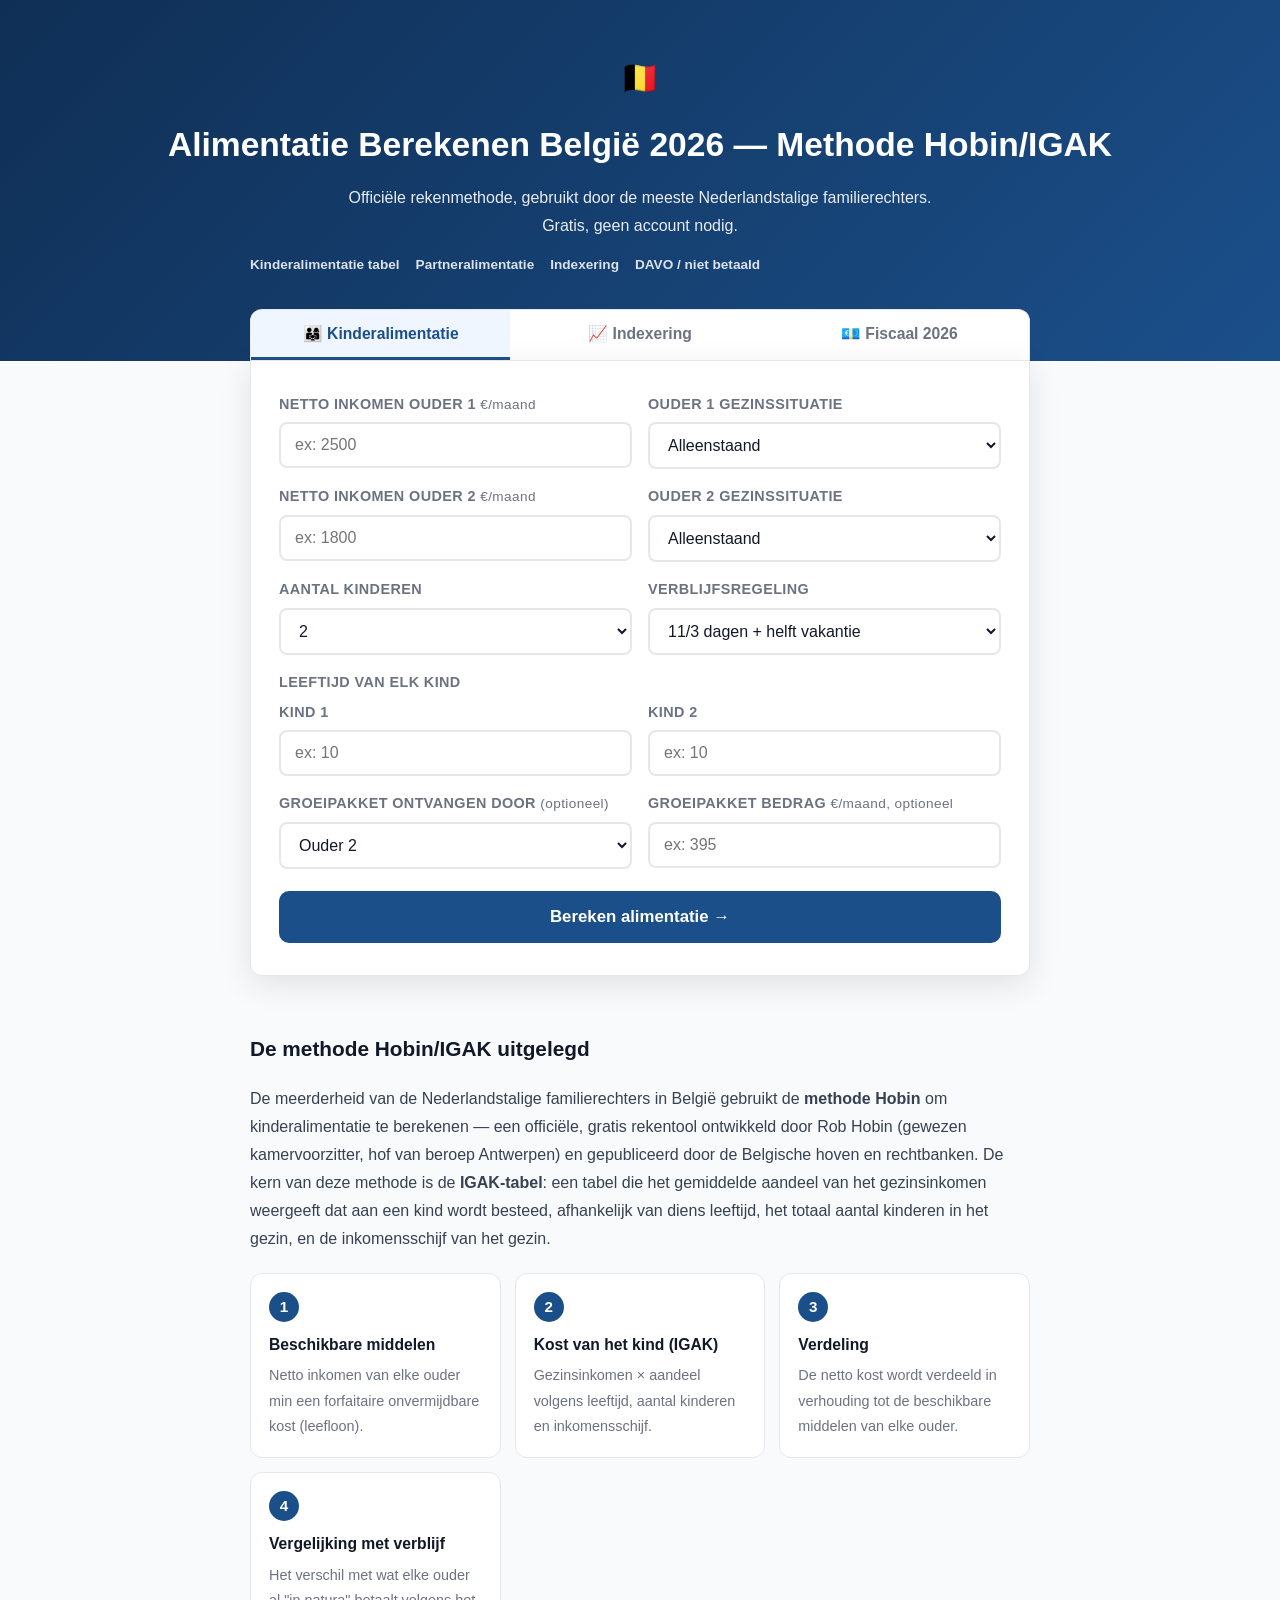
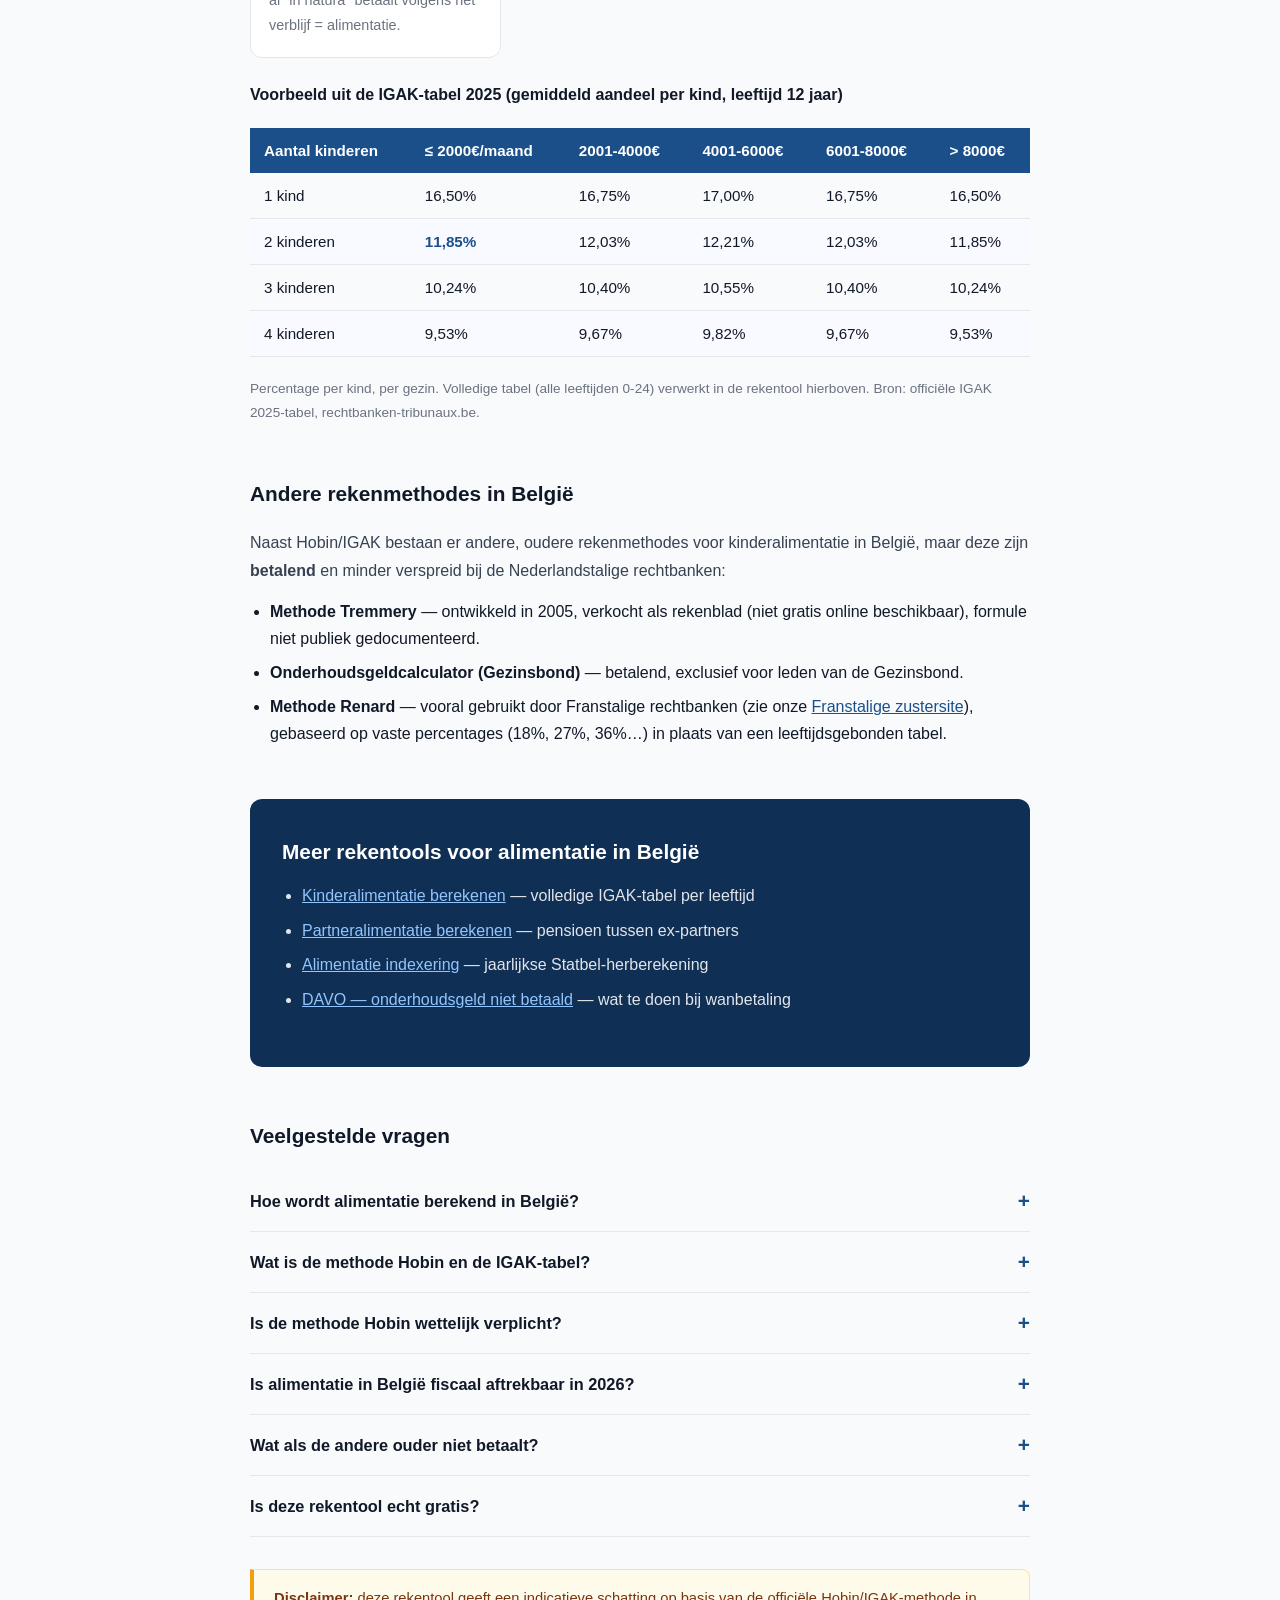
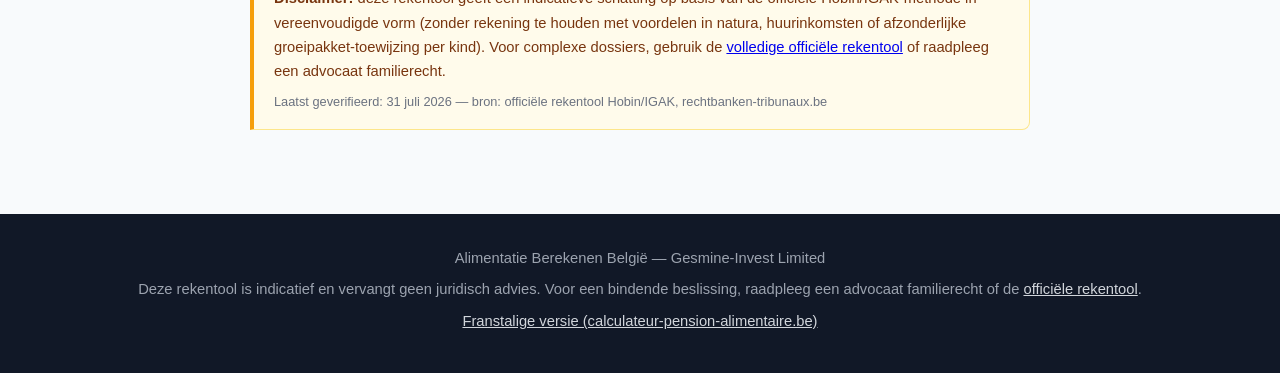
==== index.html @ 2182c953 "Initial build: alimentatie berekenen België — methode Hobin/IGAK officieel 5 pages (home, kinderalim" ====
<!DOCTYPE html>
<html lang="nl">
<head>
<meta charset="UTF-8">
<meta name="viewport" content="width=device-width, initial-scale=1.0">
<title>Alimentatie Berekenen België 2026 — Methode Hobin/IGAK (Officieel)</title>
<meta name="description" content="Bereken alimentatie in België volgens de officiële methode Hobin/IGAK, gebruikt door de meeste Nederlandstalige familierechters. Inkomens ouders + aantal kinderen + verblijfsregeling → schatting in 60 seconden. Gratis, geen account nodig.">
<meta name="keywords" content="alimentatie berekenen, kinderalimentatie berekenen, onderhoudsgeld berekenen, alimentatie berekenen belgie, methode hobin, igak tabel, partner alimentatie berekenen, alimentatie indexering, davo onderhoudsgeld">
<link rel="canonical" href="https://alimentatie-berekenen.be/">
<meta property="og:title" content="Alimentatie Berekenen België 2026 — Methode Hobin/IGAK">
<meta property="og:description" content="Officiële methode Hobin/IGAK, gebruikt door de meeste Vlaamse familierechters. Inkomens + kinderen + verblijfsregeling → schatting alimentatie.">
<meta property="og:type" content="website">
<meta property="og:url" content="https://alimentatie-berekenen.be/">
<meta property="og:locale" content="nl_BE">
<link rel="icon" href="/favicon.png" type="image/png">
<meta property="og:image" content="https://alimentatie-berekenen.be/og-image.png">
<meta property="og:image:width" content="1200">
<meta property="og:image:height" content="630">
<meta name="twitter:card" content="summary_large_image">
<meta name="twitter:image" content="https://alimentatie-berekenen.be/og-image.png">
<link rel="stylesheet" href="/assets/style.css">

<script type="application/ld+json">
{
  "@context": "https://schema.org",
  "@graph": [
    {
      "@type": "WebApplication",
      "name": "Alimentatie Berekenen België — Methode Hobin/IGAK 2026",
      "url": "https://alimentatie-berekenen.be/",
      "description": "Rekentool voor kinderalimentatie in België op basis van de officiële methode Hobin/IGAK, gebruikt door de meeste Nederlandstalige familierechters.",
      "applicationCategory": "UtilitiesApplication",
      "operatingSystem": "Any",
      "inLanguage": "nl-BE",
      "offers": { "@type": "Offer", "price": "0", "priceCurrency": "EUR" },
      "areaServed": { "@type": "Country", "name": "Belgium" }
    },
    {
      "@type": "FAQPage",
      "mainEntity": [
        {
          "@type": "Question",
          "name": "Hoe wordt alimentatie berekend in België?",
          "acceptedAnswer": { "@type": "Answer", "text": "De meeste Nederlandstalige familierechters gebruiken de methode Hobin, met de IGAK-tabel als basis voor de gemiddelde kost van een kind. Deze tabel geeft het aandeel van het gezinsinkomen dat aan een kind wordt besteed, afhankelijk van de leeftijd, het aantal kinderen en de inkomensschijf van het gezin. Deze kost wordt daarna verdeeld tussen de ouders in verhouding tot hun 'beschikbare middelen' (netto inkomen min een forfaitaire onvermijdbare kost)." }
        },
        {
          "@type": "Question",
          "name": "Wat is de methode Hobin en de IGAK-tabel?",
          "acceptedAnswer": { "@type": "Answer", "text": "De methode Hobin is ontwikkeld door Rob Hobin, gewezen kamervoorzitter van het hof van beroep te Antwerpen, en wordt gebruikt door de meerderheid van de Nederlandstalige familierechters in België. De rekentool en handleiding worden gratis gepubliceerd door de Belgische hoven en rechtbanken. 'IGAK' is de naam van de kostentabel binnen deze rekentool (tabblad 6) die de gemiddelde kost per kind weergeeft naargelang leeftijd, aantal kinderen en gezinsinkomen." }
        },
        {
          "@type": "Question",
          "name": "Is de methode Hobin wettelijk verplicht?",
          "acceptedAnswer": { "@type": "Answer", "text": "Nee. Er bestaat geen wettelijk opgelegde berekeningsmethode voor alimentatie in België. De rechter moet wel, volgens artikel 1321 Gerechtelijk Wetboek, acht welbepaalde parameters motiveren (o.a. de middelen van elke ouder, de gewone en buitengewone kosten, het verblijf van de kinderen). Hobin/IGAK is een hulpmiddel om deze motivering te objectiveren, geen bindende wet. Andere methodes bestaan (Tremmery, Gezinsbond) maar zijn betalend en minder wijdverspreid bij de Nederlandstalige rechtbanken." }
        },
        {
          "@type": "Question",
          "name": "Wat zijn 'beschikbare middelen' in de methode Hobin?",
          "acceptedAnswer": { "@type": "Answer", "text": "De beschikbare middelen van een ouder = het netto maandinkomen min een forfaitaire onvermijdbare/niet-samendrukbare kost (in principe het leefloon voor een alleenstaande, of 50% daarvan voor een samenwonende ouder — 1.340,47 € resp. 670,24 €/maand, stand maart 2026). Deze twee bedragen bepalen de verhouding waarin elke ouder moet bijdragen in de kinderkost." }
        },
        {
          "@type": "Question",
          "name": "Hoe wordt de kinderkost verdeeld tussen de ouders?",
          "acceptedAnswer": { "@type": "Answer", "text": "De netto kinderkost (bruto kost volgens de IGAK-tabel min het ontvangen groeipakket) wordt verdeeld in verhouding tot de beschikbare middelen van elke ouder. Vervolgens wordt vergeleken hoeveel elke ouder al 'in natura' bijdraagt volgens de verblijfsregeling — het verschil tussen wat een ouder verschuldigd is en wat hij/zij al in natura betaalt, is de alimentatie die hij/zij moet storten." }
        },
        {
          "@type": "Question",
          "name": "Is alimentatie in België fiscaal aftrekbaar in 2026?",
          "acceptedAnswer": { "@type": "Answer", "text": "In 2026 is 60% van de betaalde alimentatie fiscaal aftrekbaar voor de betaler (federale hervorming: 80% tot 2024, 70% in 2025, 60% in 2026, 50% vanaf 2027 — dit percentage wijzigt dus jaarlijks). Bij de ontvanger is 60% belastbaar. Sinds 2025 geldt de aftrekbaarheid enkel als de begunstigde fiscaal inwoner is van de EER of Zwitserland. Bron: SPF Financiën/FOD Financiën." }
        },
        {
          "@type": "Question",
          "name": "Wat als de andere ouder de alimentatie niet betaalt?",
          "acceptedAnswer": { "@type": "Answer", "text": "U kan terecht bij DAVO (Dienst voor Alimentatievorderingen), een federale dienst binnen de FOD Financiën — een gratis overheidsdienst die onbetaalde alimentatie kan voorschieten en terugvorderen bij de schuldenaar. DAVO is bevoegd in heel België; 'SECAL' is enkel de Franstalige naam van dezelfde federale dienst, geen apart regime." }
        },
        {
          "@type": "Question",
          "name": "Is er een maximum aan de alimentatie in België?",
          "acceptedAnswer": { "@type": "Answer", "text": "Er bestaat geen wettelijk vastgelegd maximum, maar een courante rechtspraak beperkt de alimentatie doorgaans tot 1/3 van het netto-inkomen van de onderhoudsplichtige ouder. Dit is geen wet maar een veelgevolgde praktijk — een rechter kan hiervan afwijken naargelang de omstandigheden." }
        },
        {
          "@type": "Question",
          "name": "Is deze rekentool echt gratis?",
          "acceptedAnswer": { "@type": "Answer", "text": "Ja. Deze rekentool is volledig gratis, zonder account, zonder e-mailadres en zonder betaling. De berekening gebeurt volledig in uw browser — er wordt niets naar een server verzonden of opgeslagen." }
        }
      ]
    },
    {
      "@type": "BreadcrumbList",
      "itemListElement": [
        { "@type": "ListItem", "position": 1, "name": "Home", "item": "https://alimentatie-berekenen.be/" }
      ]
    },
    {
      "@type": "HowTo",
      "name": "Hoe alimentatie berekenen volgens methode Hobin/IGAK",
      "description": "Bereken kinderalimentatie in 4 stappen volgens de officiële methode Hobin/IGAK",
      "totalTime": "PT2M",
      "tool": [{ "@type": "HowToTool", "name": "Rekentool Hobin/IGAK" }],
      "step": [
        { "@type": "HowToStep", "position": 1, "name": "Vul de netto inkomens in", "text": "Geef het netto maandinkomen van elke ouder in, en of die ouder alleenstaand of samenwonend is." },
        { "@type": "HowToStep", "position": 2, "name": "Geef het aantal en de leeftijd van de kinderen op", "text": "Selecteer het aantal gemeenschappelijke kinderen en hun leeftijd." },
        { "@type": "HowToStep", "position": 3, "name": "Kies de verblijfsregeling", "text": "Geef aan hoe de kinderen verdeeld verblijven tussen de ouders." },
        { "@type": "HowToStep", "position": 4, "name": "Bekijk de schatting", "text": "De rekentool toont de geschatte alimentatie volgens de IGAK-tabel en de methode Hobin." }
      ]
    }
  ]
}
</script>
</head>
<body>

<header>
  <span class="flag">🇧🇪</span>
  <h1>Alimentatie Berekenen België 2026 — Methode Hobin/IGAK</h1>
  <p>Officiële rekenmethode, gebruikt door de meeste Nederlandstalige familierechters. Gratis, geen account nodig.</p>
  <nav class="crossnav">
    <a href="/kinderalimentatie-berekenen/">Kinderalimentatie tabel</a>
    <a href="/partneralimentatie-berekenen/">Partneralimentatie</a>
    <a href="/alimentatie-indexering/">Indexering</a>
    <a href="/davo-onderhoudsgeld/">DAVO / niet betaald</a>
  </nav>
</header>

<div class="container tool-wrapper">
  <div class="tab-nav">
    <button class="tab-btn active" onclick="switchTab('kind', this)">👨‍👩‍👧 Kinderalimentatie</button>
    <button class="tab-btn" onclick="switchTab('index', this)">📈 Indexering</button>
    <button class="tab-btn" onclick="switchTab('fiscaal', this)">💶 Fiscaal 2026</button>
  </div>

  <div class="tool-card">

    <div id="tab-kind" class="tab-panel active">
      <div class="form-grid">
        <div class="form-group">
          <label>Netto inkomen ouder 1 <span>€/maand</span></label>
          <input type="number" id="inkA" min="0" placeholder="ex: 2500">
        </div>
        <div class="form-group">
          <label>Ouder 1 gezinssituatie</label>
          <select id="statusA">
            <option value="alleen">Alleenstaand</option>
            <option value="samen">Samenwonend</option>
          </select>
        </div>
        <div class="form-group">
          <label>Netto inkomen ouder 2 <span>€/maand</span></label>
          <input type="number" id="inkB" min="0" placeholder="ex: 1800">
        </div>
        <div class="form-group">
          <label>Ouder 2 gezinssituatie</label>
          <select id="statusB">
            <option value="alleen">Alleenstaand</option>
            <option value="samen">Samenwonend</option>
          </select>
        </div>
        <div class="form-group">
          <label>Aantal kinderen</label>
          <select id="nKinderen" onchange="renderLeeftijdInputs()">
            <option value="1">1</option>
            <option value="2" selected>2</option>
            <option value="3">3</option>
            <option value="4">4</option>
            <option value="5">5</option>
          </select>
        </div>
        <div class="form-group">
          <label>Verblijfsregeling</label>
          <select id="verblijf">
            <option value="week_week">Week/week (50/50)</option>
            <option value="8_6">8/6 dagen + helft vakantie</option>
            <option value="9_5">9/5 dagen + helft vakantie</option>
            <option value="10_4">10/4 dagen + helft vakantie</option>
            <option value="11_3" selected>11/3 dagen + helft vakantie</option>
            <option value="we_helft_vak">1 weekend/2 + helft vakantie</option>
          </select>
        </div>
        <div class="form-group full" id="leeftijd-container">
          <label>Leeftijd van elk kind</label>
          <div class="form-grid" id="leeftijd-fields"></div>
        </div>
        <div class="form-group">
          <label>Groeipakket ontvangen door <span>(optioneel)</span></label>
          <select id="groeipakketOuder">
            <option value="B" selected>Ouder 2</option>
            <option value="A">Ouder 1</option>
            <option value="geen">Niemand / onbekend</option>
          </select>
        </div>
        <div class="form-group">
          <label>Groeipakket bedrag <span>€/maand, optioneel</span></label>
          <input type="number" id="groeipakketBedrag" min="0" placeholder="ex: 395">
        </div>
      </div>
      <button class="calc-btn" onclick="calculerKind()">Bereken alimentatie →</button>

      <div class="result" id="result-kind">
        <div class="result-hero">
          <div class="r-label" id="rk-label">Alimentatie</div>
          <div class="r-amount" id="rk-amount">—</div>
          <div class="r-sub" id="rk-sub"></div>
        </div>
        <div class="result-grid" id="rk-grid"></div>
        <div class="result-note" id="rk-note"></div>
      </div>
    </div>

    <div id="tab-index" class="tab-panel">
      <p style="font-size:0.98rem;color:var(--muted);margin-bottom:20px;">Alimentatie wordt jaarlijks geïndexeerd op de Belgische gezondheidsindex (Statbel). Geef het bedrag en het jaar van vaststelling in om het geïndexeerde bedrag voor 2026 te berekenen.</p>
      <div class="form-grid">
        <div class="form-group">
          <label>Oorspronkelijk bedrag <span>€/maand</span></label>
          <input type="number" id="idxBedrag" min="0" placeholder="ex: 300">
        </div>
        <div class="form-group">
          <label>Jaar van vaststelling</label>
          <select id="idxJaar">
            <option value="2015">2015</option><option value="2016">2016</option><option value="2017">2017</option>
            <option value="2018">2018</option><option value="2019">2019</option><option value="2020">2020</option>
            <option value="2021">2021</option><option value="2022">2022</option><option value="2023">2023</option>
            <option value="2024" selected>2024</option><option value="2025">2025</option>
          </select>
        </div>
      </div>
      <button class="calc-btn" onclick="calculerIndexUI()">Bereken geïndexeerd bedrag 2026 →</button>
      <div class="result" id="result-index">
        <div class="result-hero">
          <div class="r-label">Geïndexeerd bedrag 2026</div>
          <div class="r-amount" id="ri-amount">—</div>
          <div class="r-sub" id="ri-sub"></div>
        </div>
        <div class="result-grid" id="ri-grid"></div>
      </div>
    </div>

    <div id="tab-fiscaal" class="tab-panel">
      <p style="font-size:0.98rem;color:var(--muted);margin-bottom:20px;">In 2026 is 60% van de betaalde alimentatie fiscaal aftrekbaar. Dit percentage wijzigt jaarlijks (60% in 2026, 50% vanaf 2027) — zie disclaimer onder de resultaten.</p>
      <div class="form-grid">
        <div class="form-group">
          <label>Alimentatie <span>€/maand</span></label>
          <input type="number" id="fBedrag" min="0" placeholder="ex: 300">
        </div>
      </div>
      <button class="calc-btn" onclick="calculerFiscaalUI()">Bereken fiscaal effect 2026 →</button>
      <div class="result" id="result-fiscaal">
        <div class="result-hero">
          <div class="r-label">Aftrekbaar bedrag (2026)</div>
          <div class="r-amount" id="rf-amount">—</div>
          <div class="r-sub" id="rf-sub"></div>
        </div>
      </div>
      <div class="disclaimer-box" style="margin-top:20px;">
        <strong>Belangrijk:</strong> het exacte belastingvoordeel hangt af van uw persoonlijke belastingschijf — dit is geen exact bedrag, raadpleeg een boekhouder of het SPF Financiën/FOD Financiën voor uw precieze situatie. Dit percentage (60% in 2026) is <strong>tijdelijk</strong> en daalt jaarlijks (50% vanaf 2027). Sinds 2025 geldt de aftrekbaarheid enkel als de begunstigde fiscaal inwoner is van de EER of Zwitserland.
        <div class="last-verified">Laatst geverifieerd: 31 juli 2026 — bron: SPF Financiën/FOD Financiën</div>
      </div>
    </div>

  </div>
</div>

<div class="container content">

  <h2 class="section-title">De methode Hobin/IGAK uitgelegd</h2>
  <p>De meerderheid van de Nederlandstalige familierechters in België gebruikt de <strong>methode Hobin</strong> om kinderalimentatie te berekenen — een officiële, gratis rekentool ontwikkeld door Rob Hobin (gewezen kamervoorzitter, hof van beroep Antwerpen) en gepubliceerd door de Belgische hoven en rechtbanken. De kern van deze methode is de <strong>IGAK-tabel</strong>: een tabel die het gemiddelde aandeel van het gezinsinkomen weergeeft dat aan een kind wordt besteed, afhankelijk van diens leeftijd, het totaal aantal kinderen in het gezin, en de inkomensschijf van het gezin.</p>

  <div class="steps">
    <div class="step"><div class="step-n">1</div><h4>Beschikbare middelen</h4><p>Netto inkomen van elke ouder min een forfaitaire onvermijdbare kost (leefloon).</p></div>
    <div class="step"><div class="step-n">2</div><h4>Kost van het kind (IGAK)</h4><p>Gezinsinkomen × aandeel volgens leeftijd, aantal kinderen en inkomensschijf.</p></div>
    <div class="step"><div class="step-n">3</div><h4>Verdeling</h4><p>De netto kost wordt verdeeld in verhouding tot de beschikbare middelen van elke ouder.</p></div>
    <div class="step"><div class="step-n">4</div><h4>Vergelijking met verblijf</h4><p>Het verschil met wat elke ouder al "in natura" betaalt volgens het verblijf = alimentatie.</p></div>
  </div>

  <h3 class="sub">Voorbeeld uit de IGAK-tabel 2025 (gemiddeld aandeel per kind, leeftijd 12 jaar)</h3>
  <div class="table-wrap">
    <table class="igak-table">
      <thead><tr><th>Aantal kinderen</th><th>≤ 2000€/maand</th><th>2001-4000€</th><th>4001-6000€</th><th>6001-8000€</th><th>&gt; 8000€</th></tr></thead>
      <tbody>
        <tr><td>1 kind</td><td>16,50%</td><td>16,75%</td><td>17,00%</td><td>16,75%</td><td>16,50%</td></tr>
        <tr><td>2 kinderen</td><td class="highlight-pct">11,85%</td><td>12,03%</td><td>12,21%</td><td>12,03%</td><td>11,85%</td></tr>
        <tr><td>3 kinderen</td><td>10,24%</td><td>10,40%</td><td>10,55%</td><td>10,40%</td><td>10,24%</td></tr>
        <tr><td>4 kinderen</td><td>9,53%</td><td>9,67%</td><td>9,82%</td><td>9,67%</td><td>9,53%</td></tr>
      </tbody>
    </table>
  </div>
  <p style="font-size:0.85rem;color:var(--muted);">Percentage per kind, per gezin. Volledige tabel (alle leeftijden 0-24) verwerkt in de rekentool hierboven. Bron: officiële IGAK 2025-tabel, rechtbanken-tribunaux.be.</p>

  <h2 class="section-title">Andere rekenmethodes in België</h2>
  <p>Naast Hobin/IGAK bestaan er andere, oudere rekenmethodes voor kinderalimentatie in België, maar deze zijn <strong>betalend</strong> en minder verspreid bij de Nederlandstalige rechtbanken:</p>
  <ul style="padding-left:20px;margin-bottom:14px;">
    <li style="margin-bottom:8px;"><strong>Methode Tremmery</strong> — ontwikkeld in 2005, verkocht als rekenblad (niet gratis online beschikbaar), formule niet publiek gedocumenteerd.</li>
    <li style="margin-bottom:8px;"><strong>Onderhoudsgeldcalculator (Gezinsbond)</strong> — betalend, exclusief voor leden van de Gezinsbond.</li>
    <li style="margin-bottom:8px;"><strong>Methode Renard</strong> — vooral gebruikt door Franstalige rechtbanken (zie onze <a href="https://calculateur-pension-alimentaire.be/" class="cta-link" style="color:var(--brand);">Franstalige zustersite</a>), gebaseerd op vaste percentages (18%, 27%, 36%…) in plaats van een leeftijdsgebonden tabel.</li>
  </ul>

  <div class="cta-box">
    <h2>Meer rekentools voor alimentatie in België</h2>
    <ul>
      <li><a href="/kinderalimentatie-berekenen/" class="cta-link">Kinderalimentatie berekenen</a> — volledige IGAK-tabel per leeftijd</li>
      <li><a href="/partneralimentatie-berekenen/" class="cta-link">Partneralimentatie berekenen</a> — pensioen tussen ex-partners</li>
      <li><a href="/alimentatie-indexering/" class="cta-link">Alimentatie indexering</a> — jaarlijkse Statbel-herberekening</li>
      <li><a href="/davo-onderhoudsgeld/" class="cta-link">DAVO — onderhoudsgeld niet betaald</a> — wat te doen bij wanbetaling</li>
    </ul>
  </div>

  <h2 class="section-title">Veelgestelde vragen</h2>
  <div class="faq-item">
    <button class="faq-q" onclick="toggleFaq(this)">Hoe wordt alimentatie berekend in België?</button>
    <div class="faq-a">De meeste Nederlandstalige familierechters gebruiken de methode Hobin, met de IGAK-tabel als basis voor de gemiddelde kost van een kind. Deze tabel geeft het aandeel van het gezinsinkomen dat aan een kind wordt besteed, afhankelijk van de leeftijd, het aantal kinderen en de inkomensschijf van het gezin. Deze kost wordt daarna verdeeld tussen de ouders in verhouding tot hun "beschikbare middelen" (netto inkomen min een forfaitaire onvermijdbare kost).</div>
  </div>
  <div class="faq-item">
    <button class="faq-q" onclick="toggleFaq(this)">Wat is de methode Hobin en de IGAK-tabel?</button>
    <div class="faq-a">De methode Hobin is ontwikkeld door Rob Hobin, gewezen kamervoorzitter van het hof van beroep te Antwerpen, en wordt gebruikt door de meerderheid van de Nederlandstalige familierechters in België. De rekentool en handleiding worden gratis gepubliceerd door de Belgische hoven en rechtbanken. "IGAK" is de naam van de kostentabel binnen deze rekentool (tabblad 6) — geen aparte methode.</div>
  </div>
  <div class="faq-item">
    <button class="faq-q" onclick="toggleFaq(this)">Is de methode Hobin wettelijk verplicht?</button>
    <div class="faq-a">Nee. Er bestaat geen wettelijk opgelegde berekeningsmethode voor alimentatie in België. De rechter moet wel, volgens artikel 1321 Gerechtelijk Wetboek, acht welbepaalde parameters motiveren. Hobin/IGAK is een hulpmiddel om deze motivering te objectiveren, geen bindende wet.</div>
  </div>
  <div class="faq-item">
    <button class="faq-q" onclick="toggleFaq(this)">Is alimentatie in België fiscaal aftrekbaar in 2026?</button>
    <div class="faq-a">In 2026 is 60% van de betaalde alimentatie fiscaal aftrekbaar voor de betaler (80% tot 2024, 70% in 2025, 60% in 2026, 50% vanaf 2027 — dit percentage wijzigt jaarlijks). Bij de ontvanger is 60% belastbaar. Sinds 2025 geldt de aftrekbaarheid enkel als de begunstigde fiscaal inwoner is van de EER of Zwitserland. Bron: <a href="https://fin.belgium.be/nl/particulieren/belastingvoordelen/onderhoudsgeld-betaald" target="_blank" rel="noopener">SPF Financiën/FOD Financiën</a>.</div>
  </div>
  <div class="faq-item">
    <button class="faq-q" onclick="toggleFaq(this)">Wat als de andere ouder niet betaalt?</button>
    <div class="faq-a">U kan terecht bij <a href="/davo-onderhoudsgeld/" style="color:var(--brand);">DAVO</a> (Dienst voor Alimentatievorderingen, federale dienst binnen de FOD Financiën) — een gratis dienst die onbetaalde alimentatie kan voorschieten. DAVO is bevoegd in heel België; "SECAL" is enkel de Franstalige naam van dezelfde dienst.</div>
  </div>
  <div class="faq-item">
    <button class="faq-q" onclick="toggleFaq(this)">Is deze rekentool echt gratis?</button>
    <div class="faq-a">Ja. Volledig gratis, zonder account, zonder e-mail. De berekening gebeurt volledig in uw browser.</div>
  </div>

  <div class="disclaimer-box" style="margin-top:32px;">
    <strong>Disclaimer:</strong> deze rekentool geeft een indicatieve schatting op basis van de officiële Hobin/IGAK-methode in vereenvoudigde vorm (zonder rekening te houden met voordelen in natura, huurinkomsten of afzonderlijke groeipakket-toewijzing per kind). Voor complexe dossiers, gebruik de <a href="https://www.rechtbanken-tribunaux.be/nl/node/3520" target="_blank" rel="noopener">volledige officiële rekentool</a> of raadpleeg een advocaat familierecht.
    <div class="last-verified">Laatst geverifieerd: 31 juli 2026 — bron: officiële rekentool Hobin/IGAK, rechtbanken-tribunaux.be</div>
  </div>

</div>

<footer>
  <p>Alimentatie Berekenen België — Gesmine-Invest Limited</p>
  <p>Deze rekentool is indicatief en vervangt geen juridisch advies. Voor een bindende beslissing, raadpleeg een advocaat familierecht of de <a href="https://www.rechtbanken-tribunaux.be/nl/node/3520" target="_blank" rel="noopener">officiële rekentool</a>.</p>
  <p><a href="https://calculateur-pension-alimentaire.be/">Franstalige versie (calculateur-pension-alimentaire.be)</a></p>
</footer>

<script src="/assets/calc-engine.js"></script>
<script>
function switchTab(name, btn) {
  document.querySelectorAll('.tab-panel').forEach(p => p.classList.remove('active'));
  document.querySelectorAll('.tab-btn').forEach(b => b.classList.remove('active'));
  document.getElementById('tab-' + name).classList.add('active');
  btn.classList.add('active');
}

function renderLeeftijdInputs() {
  const n = parseInt(document.getElementById('nKinderen').value) || 1;
  const container = document.getElementById('leeftijd-fields');
  let html = '';
  for (let i = 0; i < n; i++) {
    html += `<div class="form-group"><label>Kind ${i+1}</label><input type="number" id="leeftijd${i}" min="0" max="25" placeholder="ex: 10"></div>`;
  }
  container.innerHTML = html;
}
renderLeeftijdInputs();

function calculerKind() {
  const inkA = parseFloat(document.getElementById('inkA').value);
  const inkB = parseFloat(document.getElementById('inkB').value);
  const n = parseInt(document.getElementById('nKinderen').value);
  if (!inkA || inkA <= 0 || !inkB || inkB <= 0) { alert('Geef de netto inkomens van beide ouders in.'); return; }

  const kinderen = [];
  for (let i = 0; i < n; i++) {
    const v = parseInt(document.getElementById('leeftijd' + i).value);
    kinderen.push(isNaN(v) ? 10 : v);
  }

  const groeipakketOuder = document.getElementById('groeipakketOuder').value;
  const groeipakketBedrag = parseFloat(document.getElementById('groeipakketBedrag').value) || 0;

  const r = berekenHobin({
    inkomenOuder1: inkA,
    inkomenOuder2: inkB,
    ouder1Alleenstaand: document.getElementById('statusA').value === 'alleen',
    ouder2Alleenstaand: document.getElementById('statusB').value === 'alleen',
    kinderen: kinderen,
    verblijfId: document.getElementById('verblijf').value,
    groeipakketOuder1: groeipakketOuder === 'A' ? groeipakketBedrag : 0,
    groeipakketOuder2: groeipakketOuder === 'B' ? groeipakketBedrag : 0
  });

  const betalerLabel = r.betaler === 1 ? 'Ouder 1 betaalt aan Ouder 2' : (r.betaler === 2 ? 'Ouder 2 betaalt aan Ouder 1' : 'Geen alimentatie verschuldigd');

  document.getElementById('rk-label').textContent = betalerLabel;
  document.getElementById('rk-amount').textContent = fmt(r.onderhoudsbijdrage) + '/maand';
  document.getElementById('rk-sub').textContent = `Kost kinderen: ${fmt(r.brutoKostTotaal)}/maand — verdeling ${Math.round(r.aandeel1*100)}% / ${Math.round(r.aandeel2*100)}%`;

  document.getElementById('rk-grid').innerHTML = `
    <div class="r-stat"><div class="sv">${fmt(r.brutoKostTotaal)}</div><div class="sl">Totale kinderkost</div></div>
    <div class="r-stat"><div class="sv">${Math.round(r.aandeel1*100)}%</div><div class="sl">Aandeel Ouder 1</div></div>
    <div class="r-stat"><div class="sv">${Math.round(r.aandeel2*100)}%</div><div class="sl">Aandeel Ouder 2</div></div>
  `;

  document.getElementById('rk-note').innerHTML = `💡 Vereenvoudigde schatting volgens de officiële IGAK-tabel 2025 (methode Hobin), forfaitaire niet-samendrukbare kost (leefloon). Voor exacte berekening met voordelen in natura, huurinkomsten of specifieke groeipakket-verdeling, gebruik de <a href="https://www.rechtbanken-tribunaux.be/nl/node/3520" target="_blank" rel="noopener">volledige officiële rekentool</a>.`;

  document.getElementById('result-kind').style.display = 'block';
  document.getElementById('result-kind').scrollIntoView({ behavior: 'smooth', block: 'nearest' });
}

function calculerIndexUI() {
  const bedrag = parseFloat(document.getElementById('idxBedrag').value);
  const jaar = parseInt(document.getElementById('idxJaar').value);
  if (!bedrag || bedrag <= 0) { alert('Geef het bedrag in.'); return; }
  const r = berekenIndexering(bedrag, jaar, 2026);
  document.getElementById('ri-amount').textContent = r.geindexeerd.toFixed(2).replace('.', ',') + ' €/maand';
  document.getElementById('ri-sub').textContent = `Stijging van ${(r.geindexeerd - bedrag).toFixed(2).replace('.', ',')} € sinds ${jaar} (+${((r.ratio-1)*100).toFixed(1)}%)`;
  document.getElementById('ri-grid').innerHTML = `
    <div class="r-stat"><div class="sv">${bedrag.toFixed(0)} €</div><div class="sl">Oorspronkelijk (${jaar})</div></div>
    <div class="r-stat"><div class="sv">×${r.ratio.toFixed(3)}</div><div class="sl">Indexcoëfficiënt</div></div>
    <div class="r-stat"><div class="sv">${r.geindexeerd.toFixed(2).replace('.', ',')} €</div><div class="sl">Geïndexeerd 2026</div></div>
  `;
  document.getElementById('result-index').style.display = 'block';
  document.getElementById('result-index').scrollIntoView({ behavior: 'smooth', block: 'nearest' });
}

function calculerFiscaalUI() {
  const bedrag = parseFloat(document.getElementById('fBedrag').value);
  if (!bedrag || bedrag <= 0) { alert('Geef het bedrag in.'); return; }
  const aftrekbaar = bedrag * (TAX_DEDUCTION.deductiblePct / 100);
  document.getElementById('rf-amount').textContent = fmt(aftrekbaar) + '/maand';
  document.getElementById('rf-sub').textContent = `${TAX_DEDUCTION.deductiblePct}% van ${fmt(bedrag)}/maand is aftrekbaar in ${TAX_DEDUCTION.year} — exact belastingvoordeel hangt af van uw belastingschijf`;
  document.getElementById('result-fiscaal').style.display = 'block';
  document.getElementById('result-fiscaal').scrollIntoView({ behavior: 'smooth', block: 'nearest' });
}

function toggleFaq(btn) {
  btn.classList.toggle('open');
  btn.nextElementSibling.classList.toggle('open');
}
</script>
</body>
</html>
---- assets/style.css ----
*, *::before, *::after { box-sizing: border-box; margin: 0; padding: 0; }
:root {
  --brand: #1b4f8a;
  --brand-dark: #0f2f55;
  --brand-light: #dbeafe;
  --gold: #f59e0b;
  --success: #16a34a;
  --success-light: #dcfce7;
  --text: #111827;
  --muted: #6b7280;
  --border: #e5e7eb;
  --bg: #f8fafc;
  --radius: 12px;
}
body { font-family: -apple-system, BlinkMacSystemFont, 'Segoe UI', sans-serif; color: var(--text); background: var(--bg); font-size: 16px; line-height: 1.65; }

header { background: linear-gradient(135deg, var(--brand-dark) 0%, var(--brand) 100%); color: white; padding-top: 52px; padding-bottom: 84px; padding-left: 20px; padding-right: 20px; text-align: center; }
header .flag { font-size: 2rem; margin-bottom: 12px; display: block; }
header h1 { font-size: clamp(1.4rem, 4vw, 2.1rem); font-weight: 800; margin-bottom: 12px; }
header p { color: rgba(255,255,255,.9); font-size: 1rem; max-width: 600px; margin: 0 auto; }

.container { max-width: 820px; margin: 0 auto; padding-left: 20px; padding-right: 20px; }

.tool-wrapper { margin: -52px auto 56px; position: relative; z-index: 10; }

nav.crossnav { max-width: 820px; margin: 0 auto; padding: 14px 20px 0; display: flex; flex-wrap: wrap; gap: 8px 16px; }
nav.crossnav a { color: rgba(255,255,255,.85); text-decoration: none; font-size: 0.85rem; font-weight: 600; }
nav.crossnav a:hover { color: white; text-decoration: underline; }

.tab-nav { display: flex; gap: 0; background: white; border-radius: var(--radius) var(--radius) 0 0; border: 1px solid var(--border); border-bottom: none; overflow-x: auto; }
.tab-btn { flex: 1; padding: 14px 16px; background: none; border: none; font-size: 0.98rem; font-weight: 600; cursor: pointer; color: var(--muted); border-bottom: 3px solid transparent; transition: all .15s; white-space: nowrap; }
.tab-btn.active { color: var(--brand); border-bottom-color: var(--brand); background: #f0f6ff; }
.tab-btn:hover:not(.active) { background: #f9fafb; }

.tool-card { background: white; border-radius: 0 0 var(--radius) var(--radius); box-shadow: 0 8px 32px rgba(0,0,0,0.1); border: 1px solid var(--border); padding: 32px 28px; }

.tab-panel { display: none; }
.tab-panel.active { display: block; }

.form-grid { display: grid; grid-template-columns: 1fr 1fr; gap: 16px; }
@media (max-width: 580px) { .form-grid { grid-template-columns: 1fr; } .tool-card { padding: 20px 16px; } .tab-nav { flex-wrap: nowrap; } .tab-btn { flex: 0 0 auto; } }
.form-group { display: flex; flex-direction: column; gap: 6px; }
.form-group.full { grid-column: 1 / -1; }
label { font-size: 0.9rem; font-weight: 700; color: var(--muted); text-transform: uppercase; letter-spacing: .4px; }
label span { font-weight: 400; text-transform: none; font-size: 0.85rem; }
input[type=number], select {
  border: 2px solid var(--border); border-radius: 8px; padding: 12px 14px;
  font-size: 1rem; color: var(--text); background: white; width: 100%;
  transition: border-color .2s; -moz-appearance: textfield;
}
input[type=number]:focus, select:focus { outline: none; border-color: var(--brand); }
input[type=number]::-webkit-inner-spin-button { -webkit-appearance: none; }

.radio-group { display: flex; gap: 10px; flex-wrap: wrap; }
.radio-opt { flex: 1; min-width: 140px; }
.radio-opt input { display: none; }
.radio-opt label {
  display: flex; align-items: center; gap: 8px; padding: 11px 14px;
  border: 2px solid var(--border); border-radius: 8px; cursor: pointer;
  font-size: 0.98rem; font-weight: 600; color: var(--text); text-transform: none; letter-spacing: 0;
  transition: all .15s;
}
.radio-opt input:checked + label { border-color: var(--brand); background: #eff6ff; color: var(--brand); }

.calc-btn {
  width: 100%; margin-top: 22px; padding: 16px;
  background: var(--brand); color: white; border: none; border-radius: 10px;
  font-size: 1.05rem; font-weight: 700; cursor: pointer; transition: background .2s;
}
.calc-btn:hover { background: var(--brand-dark); }

.result { margin-top: 24px; display: none; }
.result-hero { background: linear-gradient(135deg, #1b4f8a 0%, #1d6fa8 100%); color: white; border-radius: 10px; padding: 24px; text-align: center; margin-bottom: 16px; }
.result-hero .r-label { font-size: 0.88rem; font-weight: 700; text-transform: uppercase; letter-spacing: .5px; opacity: .8; margin-bottom: 4px; }
.result-hero .r-amount { font-size: 2.4rem; font-weight: 900; }
.result-hero .r-sub { font-size: 0.98rem; opacity: .85; margin-top: 4px; }
.result-grid { display: grid; grid-template-columns: repeat(3, 1fr); gap: 10px; }
@media (max-width: 480px) { .result-grid { grid-template-columns: 1fr 1fr; } }
.r-stat { background: #f8fafc; border: 1px solid var(--border); border-radius: 8px; padding: 14px; text-align: center; }
.r-stat .sv { font-size: 1.2rem; font-weight: 800; color: var(--brand); }
.r-stat .sl { font-size: 0.82rem; color: var(--muted); margin-top: 2px; line-height: 1.3; }
.result-note { background: #eff6ff; border-left: 4px solid var(--brand); border-radius: 0 8px 8px 0; padding: 12px 16px; margin-top: 14px; font-size: 0.95rem; color: #1e3a8a; }

.content { padding-bottom: 64px; }
h2.section-title { font-size: 1.3rem; font-weight: 800; margin: 52px 0 18px; }
h3.sub { font-size: 1rem; font-weight: 700; margin: 24px 0 10px; }
p { color: #374151; margin-bottom: 14px; line-height: 1.75; }

.table-wrap { overflow-x: auto; margin: 20px 0; }
.igak-table { width: 100%; border-collapse: collapse; font-size: 0.95rem; min-width: 480px; }
.igak-table th { background: var(--brand); color: white; padding: 10px 14px; text-align: left; font-weight: 600; }
.igak-table td { padding: 10px 14px; border-bottom: 1px solid var(--border); }
.igak-table tr:nth-child(even) td { background: #f8faff; }
.highlight-pct { font-weight: 800; color: var(--brand); }

.steps { display: grid; grid-template-columns: repeat(auto-fit, minmax(190px, 1fr)); gap: 14px; margin: 20px 0; }
.step { background: white; border: 1px solid var(--border); border-radius: var(--radius); padding: 18px; }
.step-n { width: 30px; height: 30px; background: var(--brand); color: white; border-radius: 50%; display: flex; align-items: center; justify-content: center; font-weight: 800; font-size: 0.95rem; margin-bottom: 10px; }
.step h4 { font-size: 0.98rem; font-weight: 700; margin-bottom: 6px; }
.step p { font-size: 0.9rem; color: var(--muted); margin: 0; }

.cta-box { background: #0f2f55; color: white; border-radius: var(--radius); padding: 36px 32px; margin: 52px 0; }
.cta-box h2 { color: white; font-size: 1.3rem; margin-bottom: 14px; }
.cta-box p { color: rgba(255,255,255,.88); }
.cta-box ul { padding-left: 20px; margin-bottom: 18px; }
.cta-box li { color: rgba(255,255,255,.88) !important; margin-bottom: 8px; }
.cta-btn { display: inline-block; background: var(--gold); color: #111827; text-decoration: none; padding: 14px 28px; border-radius: 8px; font-weight: 800; font-size: 1rem; margin-top: 8px; transition: opacity .15s; }
.cta-btn:hover { opacity: .9; }
.cta-link { color: #93c5fd; text-decoration: underline; }

.index-formula { background: #f1f5f9; border-radius: 8px; padding: 16px 20px; font-family: monospace; font-size: 1rem; margin: 16px 0; color: var(--brand-dark); border-left: 4px solid var(--brand); }

.disclaimer-box { background: #fffbeb; border: 1px solid #fde68a; border-left: 4px solid var(--gold); border-radius: 0 8px 8px 0; padding: 16px 20px; margin: 20px 0; font-size: 0.92rem; color: #78350f; }
.disclaimer-box strong { color: #78350f; }
.last-verified { font-size: 0.8rem; color: var(--muted); margin-top: 8px; }

.faq-item { border-bottom: 1px solid var(--border); }
.faq-q { width: 100%; background: none; border: none; text-align: left; padding: 18px 0; font-size: 1.02rem; font-weight: 600; cursor: pointer; display: flex; justify-content: space-between; align-items: center; color: var(--text); }
.faq-q::after { content: '+'; font-size: 1.3rem; color: var(--brand); flex-shrink: 0; margin-left: 12px; }
.faq-q.open::after { content: '−'; }
.faq-a { display: none; padding: 0 0 16px; font-size: 0.98rem; color: #4b5563; line-height: 1.75; }
.faq-a.open { display: block; }
.faq-a a { color: var(--brand); }

footer { background: #111827; color: #9ca3af; text-align: center; padding: 32px 20px; font-size: 0.92rem; }
footer p { color: #9ca3af; margin-bottom: 6px; }
footer a { color: #d1d5db; }
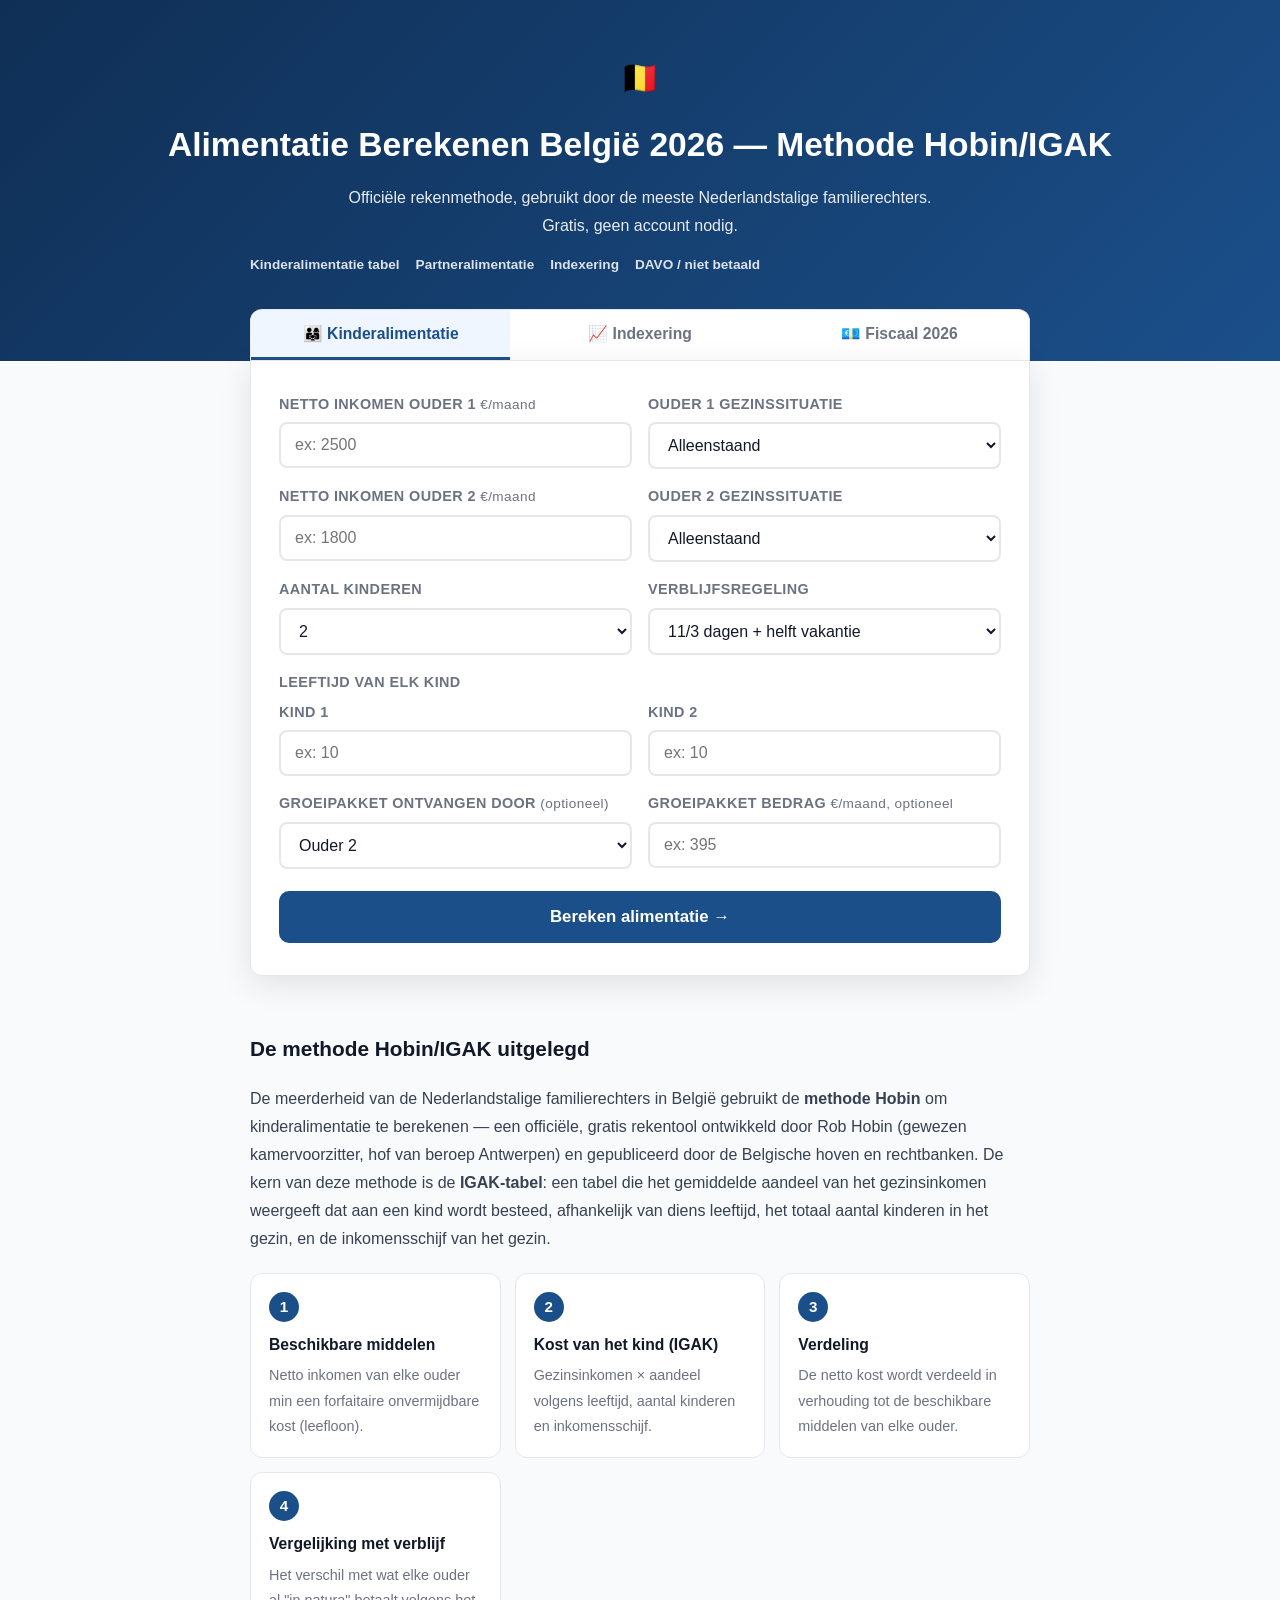
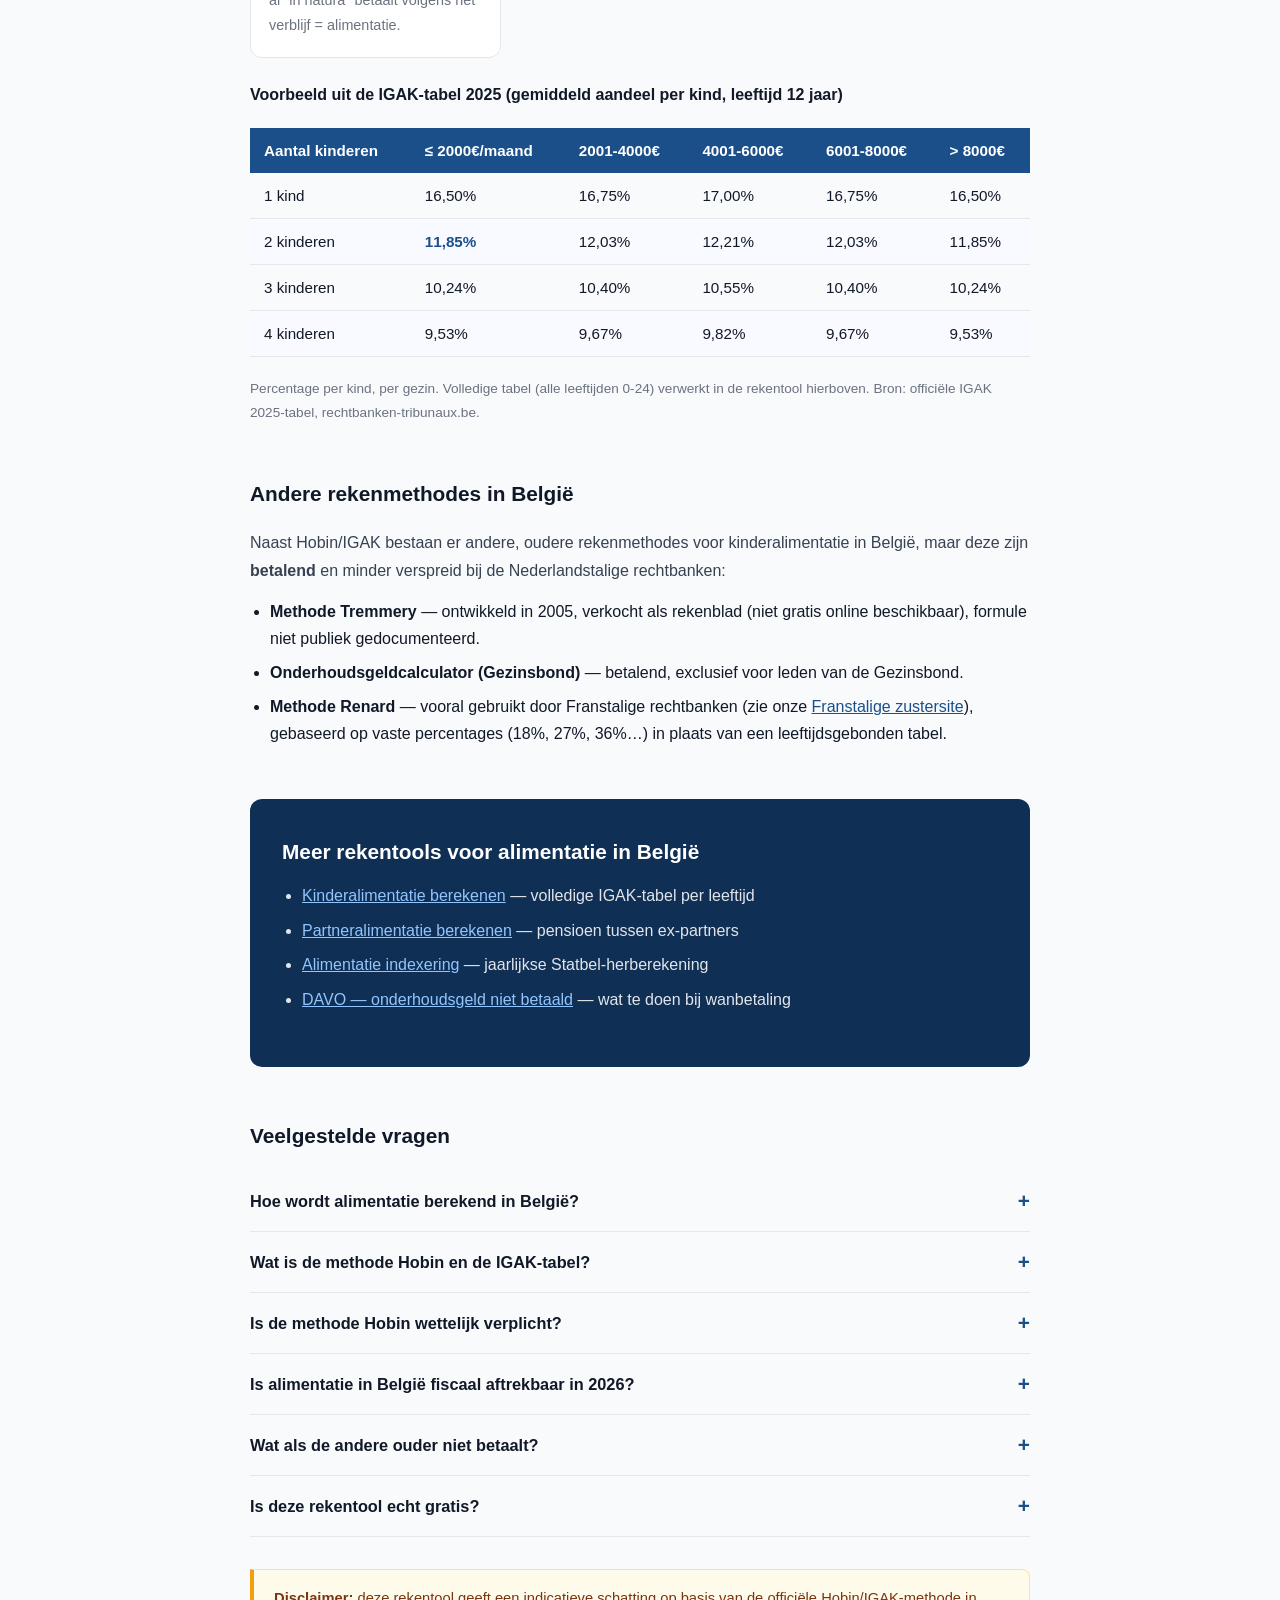
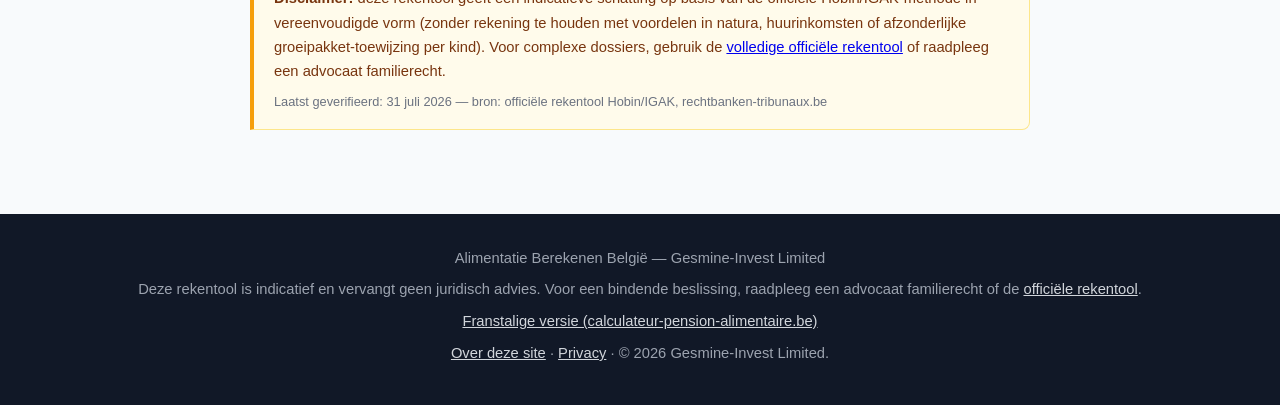
==== commit 1c7b2e52: "Add About/Privacy pages + Organization JSON-LD for EEAT parity Company identity (Gesmine-Invest Limi" ====
--- a/index.html
+++ b/index.html
@@ -3,6 +3,7 @@
 <head>
 <meta charset="UTF-8">
 <meta name="viewport" content="width=device-width, initial-scale=1.0">
+<meta name="google-site-verification" content="bEeaielGtlLAtdE5IAuEpiqi2MnuuSjw43Phe8PK3Tw" />
 <title>Alimentatie Berekenen België 2026 — Methode Hobin/IGAK (Officieel)</title>
 <meta name="description" content="Bereken alimentatie in België volgens de officiële methode Hobin/IGAK, gebruikt door de meeste Nederlandstalige familierechters. Inkomens ouders + aantal kinderen + verblijfsregeling → schatting in 60 seconden. Gratis, geen account nodig.">
 <meta name="keywords" content="alimentatie berekenen, kinderalimentatie berekenen, onderhoudsgeld berekenen, alimentatie berekenen belgie, methode hobin, igak tabel, partner alimentatie berekenen, alimentatie indexering, davo onderhoudsgeld">
@@ -24,6 +25,14 @@
 {
   "@context": "https://schema.org",
   "@graph": [
+    {
+      "@type": "Organization",
+      "name": "Alimentatie Berekenen België",
+      "url": "https://alimentatie-berekenen.be/",
+      "legalName": "Gesmine-Invest Limited",
+      "identifier": { "@type": "PropertyValue", "propertyID": "UK Company Number", "value": "14120136" },
+      "address": { "@type": "PostalAddress", "streetAddress": "Hardy House, 269 Poynders Gardens", "addressLocality": "London", "postalCode": "SW4 8PQ", "addressCountry": "GB" }
+    },
     {
       "@type": "WebApplication",
       "name": "Alimentatie Berekenen België — Methode Hobin/IGAK 2026",
@@ -340,6 +349,7 @@
   <p>Alimentatie Berekenen België — Gesmine-Invest Limited</p>
   <p>Deze rekentool is indicatief en vervangt geen juridisch advies. Voor een bindende beslissing, raadpleeg een advocaat familierecht of de <a href="https://www.rechtbanken-tribunaux.be/nl/node/3520" target="_blank" rel="noopener">officiële rekentool</a>.</p>
   <p><a href="https://calculateur-pension-alimentaire.be/">Franstalige versie (calculateur-pension-alimentaire.be)</a></p>
+  <p><a href="/about/">Over deze site</a> · <a href="/privacy/">Privacy</a> · © 2026 Gesmine-Invest Limited.</p>
 </footer>
 
 <script src="/assets/calc-engine.js"></script>
